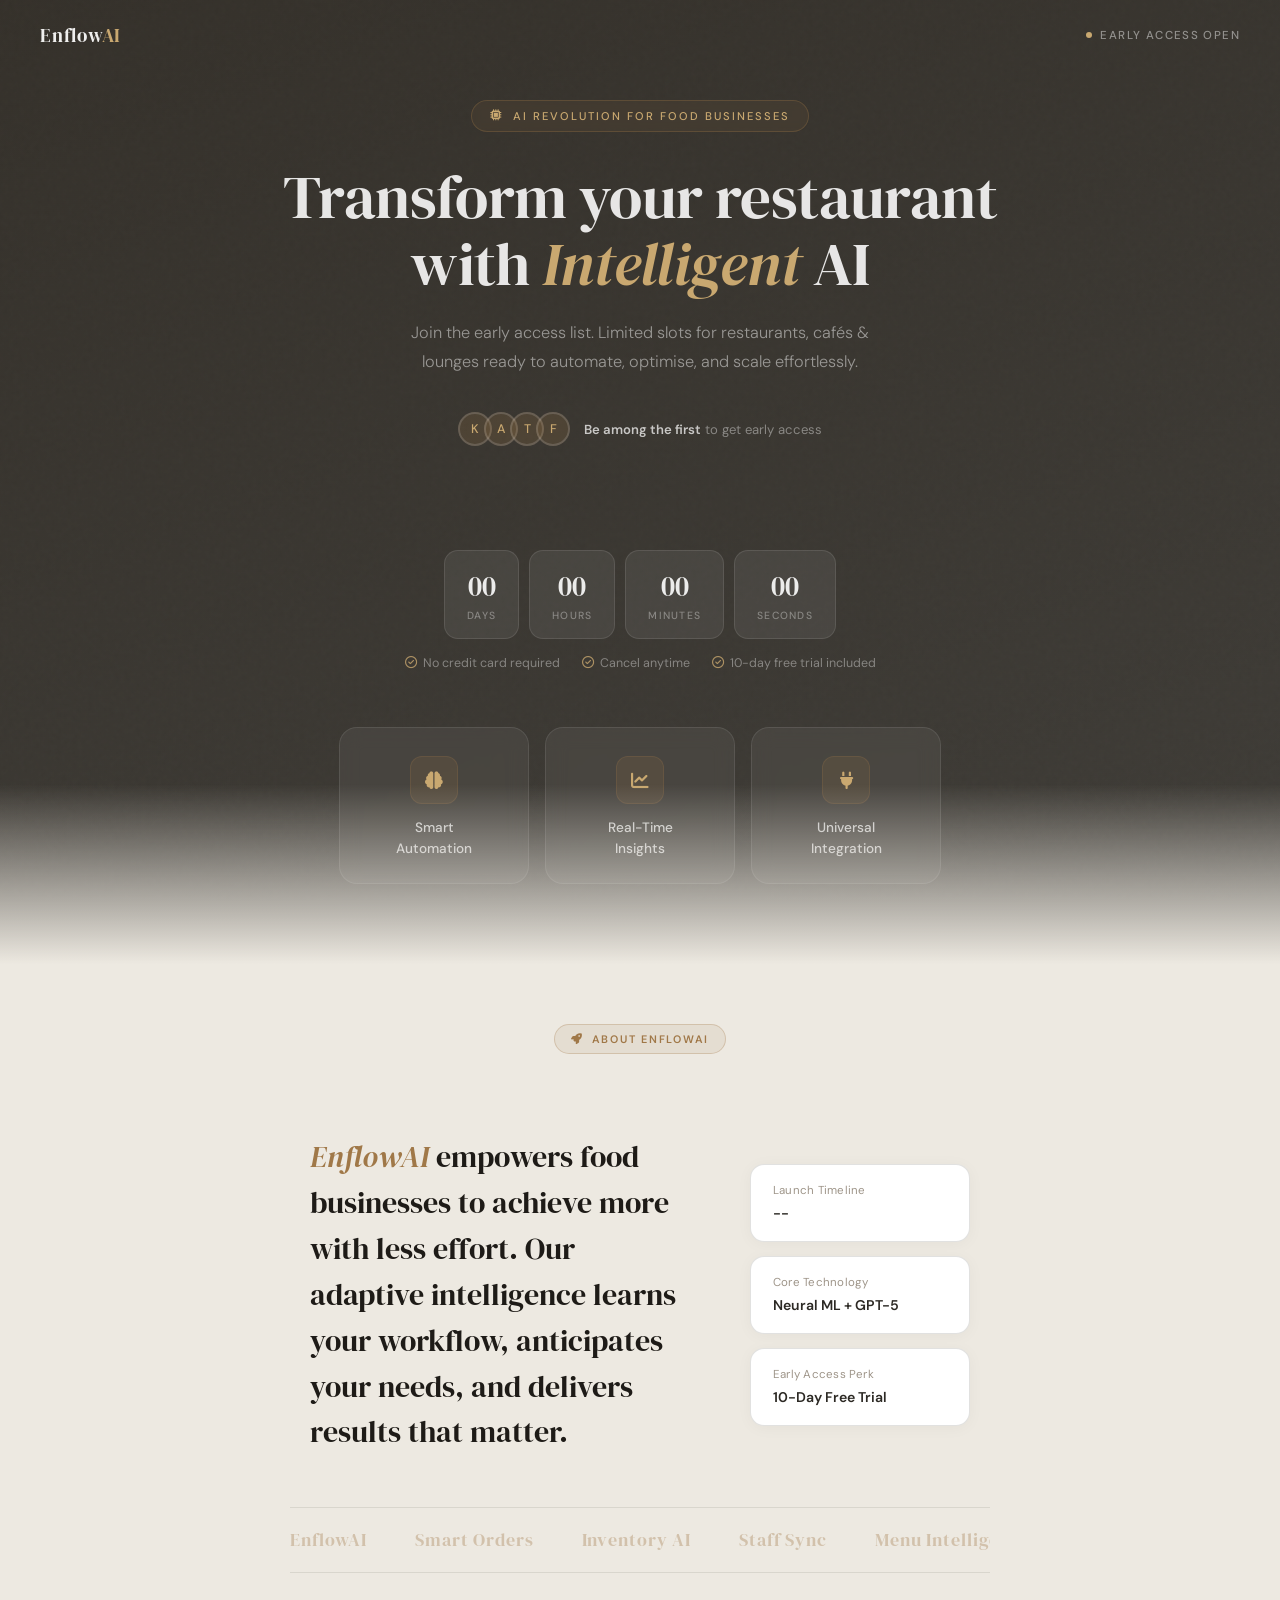
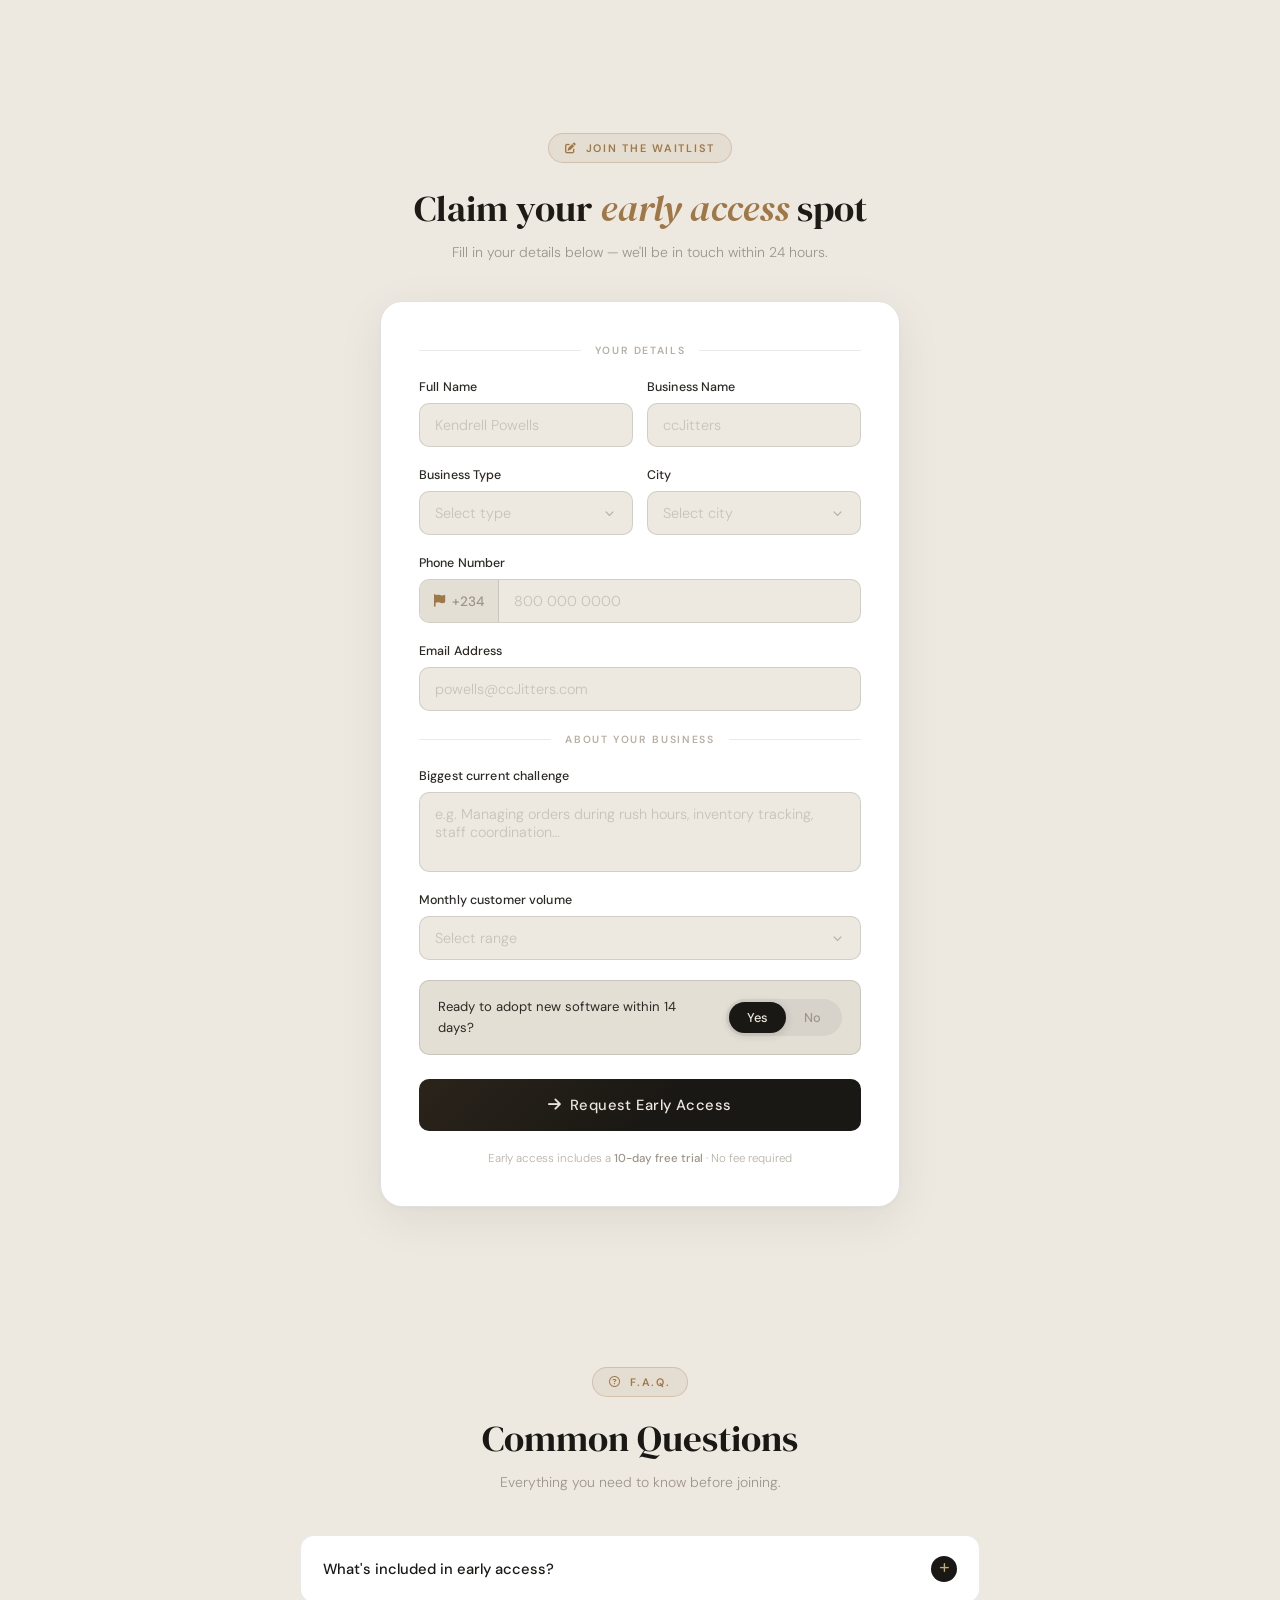
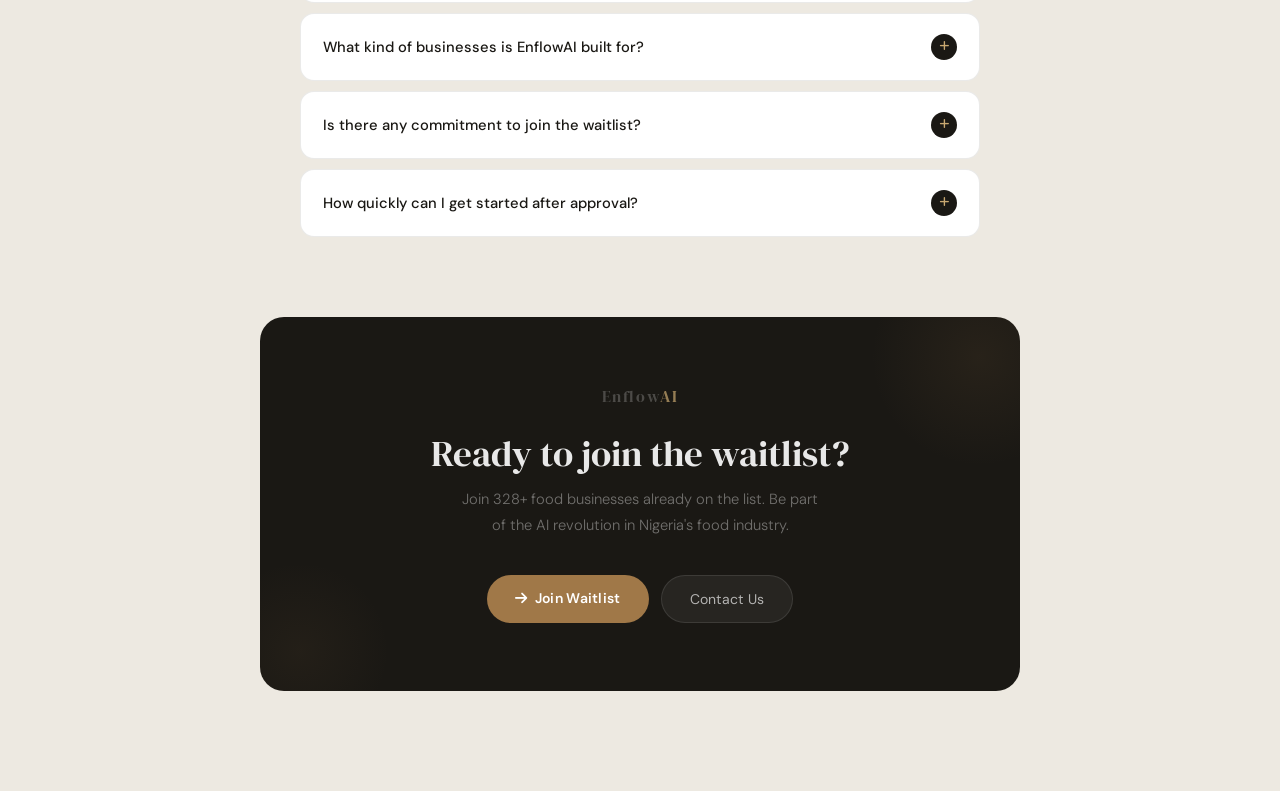
==== index.html @ 34ce57e3 "Update index.html" ====
<!DOCTYPE html>
<html lang="en">
<head>
    <meta charset="UTF-8">
    <meta name="viewport" content="width=device-width, initial-scale=1.0">
    <title>EnflowAI — Early Access</title>
    <link href="https://fonts.googleapis.com/css2?family=DM+Serif+Display:ital@0;1&family=DM+Sans:ital,wght@0,300;0,400;0,500;0,600;1,300&display=swap" rel="stylesheet">
    <link rel="stylesheet" href="https://cdnjs.cloudflare.com/ajax/libs/font-awesome/6.5.0/css/all.min.css" crossorigin="anonymous" referrerpolicy="no-referrer" />
    <style>
        *, *::before, *::after { margin: 0; padding: 0; box-sizing: border-box; }

        :root {
            --ink: #1a1814;
            --ink-soft: #2c2924;
            --parchment: #ede9e1;
            --cream: #e4dfd5;
            --cream-mid: #d9d3c7;

            /* Peru-adjacent warm copper tones — muted & sophisticated */
            --copper: #a07848;
            --copper-light: #c9a870;
            --copper-dim: rgba(160,120,72,0.10);
            --copper-glow: rgba(160,120,72,0.18);
            --copper-border: rgba(160,120,72,0.28);

            /* Muted warm accents */
            --sienna: #8c5e38;
            --sand: #c4aa82;
            --fog: #9e9589;
            --mist: #b8b0a4;

            --border: rgba(26,24,20,0.09);
            --border-mid: rgba(26,24,20,0.13);
            --border-focus: rgba(160,120,72,0.45);

            --radius: 10px;
            --radius-lg: 16px;
        }

        html { scroll-behavior: smooth; }

        body {
            font-family: 'DM Sans', sans-serif;
            background: var(--parchment);
            color: var(--ink);
            min-height: 100vh;
            -webkit-font-smoothing: antialiased;
            overflow-x: hidden;
        }

        /* Subtle grain overlay */
        body::before {
            content: '';
            position: fixed;
            inset: 0;
            background-image: url("data:image/svg+xml,%3Csvg viewBox='0 0 200 200' xmlns='http://www.w3.org/2000/svg'%3E%3Cfilter id='n'%3E%3CfeTurbulence type='fractalNoise' baseFrequency='0.85' numOctaves='4' stitchTiles='stitch'/%3E%3C/filter%3E%3Crect width='100%25' height='100%25' filter='url(%23n)' opacity='0.035'/%3E%3C/svg%3E");
            pointer-events: none;
            z-index: 0;
            opacity: 0.55;
        }

        /* ── NAV ── */
        .nav {
            display: flex;
            align-items: center;
            justify-content: space-between;
            padding: 22px 40px;
            position: fixed;
            width: 100%;
            top: 0;
            z-index: 100;
            transition: background 0.3s ease, backdrop-filter 0.3s ease, border-color 0.3s;
            background: transparent;
            border-bottom: 1px solid transparent;
        }
        .nav.scrolled {
            background: rgba(245,242,236,0.92);
            backdrop-filter: blur(14px);
            -webkit-backdrop-filter: blur(14px);
            border-bottom-color: var(--border);
        }

        .logo {
            font-family: 'DM Serif Display', serif;
            font-size: 1.2rem;
            letter-spacing: 0.04em;
            color: rgba(255,255,255,0.92);
        }
        .logo span { color: var(--copper-light); }
        .nav.scrolled .logo { color: var(--ink); }
        .nav.scrolled .logo span { color: var(--copper); }

        .nav-badge {
            display: flex;
            align-items: center;
            gap: 8px;
            font-size: 0.72rem;
            font-weight: 500;
            letter-spacing: 0.12em;
            color: rgba(255,255,255,0.45);
            text-transform: uppercase;
        }
        .nav.scrolled .nav-badge { color: var(--fog); }
        .nav-dot {
            width: 6px; height: 6px;
            background: var(--copper-light);
            border-radius: 50%;
            animation: pulse-dot 2.8s ease-in-out infinite;
        }
        @keyframes pulse-dot {
            0%, 100% { opacity: 0.9; transform: scale(1); }
            50% { opacity: 0.4; transform: scale(0.75); }
        }

        /* ── HERO VIDEO WRAPPER ── */
        .video-wrapper {
            position: relative;
            overflow: hidden;
            color: white;
        }
        .bg-video {
            position: absolute;
            inset: 0;
            width: 100%;
            height: 100%;
            object-fit: cover;
            z-index: -2;
        }
        .video-wrapper::before {
            content: "";
            position: absolute;
            inset: 0;
            background: linear-gradient(160deg, rgba(20,16,10,0.85) 0%, rgba(14,12,8,0.78) 100%);
            z-index: -1;
        }
        /* bottom fade blending video into page */
        .video-wrapper::after {
            content: "";
            position: absolute;
            bottom: 0; left: 0; right: 0;
            height: 180px;
            background: linear-gradient(to bottom, transparent 0%, #ede9e1 100%);
            z-index: 2;
            pointer-events: none;
        }

        /* ── HERO ── */
        .hero {
            text-align: center;
            padding: 100px 24px 56px;
            position: relative;
            z-index: 1;
            overflow: hidden;
            color: white;
        }

        .hero-eyebrow {
            display: inline-flex;
            align-items: center;
            gap: 10px;
            font-size: 0.7rem;
            font-weight: 500;
            letter-spacing: 0.18em;
            text-transform: uppercase;
            color: var(--copper-light);
            border: 1px solid rgba(160,120,72,0.30);
            background: rgba(160,120,72,0.10);
            padding: 8px 18px;
            border-radius: 100px;
            margin-bottom: 32px;
            backdrop-filter: blur(4px);
        }

        .hero h1 {
            font-family: 'DM Serif Display', serif;
            font-size: clamp(2.4rem, 6vw, 3.8rem);
            font-weight: 400;
            line-height: 1.1;
            letter-spacing: -0.01em;
            margin-bottom: 20px;
            color: rgba(255,255,255,0.88);
        }
        .hero h1 em { font-style: italic; color: var(--copper-light); }

        .hero p.subtitle {
            font-size: 1.02rem;
            color: rgba(255,255,255,0.48);
            line-height: 1.8;
            font-weight: 300;
            max-width: 460px;
            margin: 0 auto 36px;
        }

        /* ── SOCIAL PROOF ── */
        .social-proof {
            display: flex;
            align-items: center;
            justify-content: center;
            gap: 14px;
            margin-bottom: 48px;
        }
        .proof-avatars { display: flex; }
        .proof-avatars span {
            width: 34px; height: 34px;
            border-radius: 50%;
            border: 2px solid rgba(255,255,255,0.15);
            background: rgba(160,120,72,0.2);
            display: flex; align-items: center; justify-content: center;
            font-size: 0.78rem;
            font-weight: 500;
            color: var(--copper-light);
            margin-left: -8px;
        }
        .proof-avatars span:first-child { margin-left: 0; }
        .proof-text {
            font-size: 0.82rem;
            color: rgba(255,255,255,0.4);
            font-weight: 400;
        }
        .proof-text strong { color: rgba(255,255,255,0.72); font-weight: 600; }

        /* ── COUNTDOWN ── */
        .countdown-section {
            display: flex;
            justify-content: center;
            gap: 10px;
            margin-bottom: 16px;
            position: relative;
            z-index: 1;
        }
        .time-box {
            background: rgba(255,255,255,0.07);
            border: 1px solid rgba(255,255,255,0.10);
            border-radius: 14px;
            padding: 16px 22px;
            text-align: center;
            backdrop-filter: blur(8px);
            min-width: 68px;
        }
        .time-box h5 {
            font-family: 'DM Serif Display', serif;
            font-size: 1.75rem;
            font-weight: 400;
            color: rgba(255,255,255,0.90);
            margin: 0;
        }
        .time-box p {
            font-size: 0.65rem;
            letter-spacing: 0.12em;
            text-transform: uppercase;
            color: rgba(255,255,255,0.35);
            margin: 4px 0 0;
            font-weight: 500;
        }

        .perks {
            display: flex;
            gap: 22px;
            justify-content: center;
            font-size: 0.78rem;
            color: rgba(255,255,255,0.38);
            margin: 16px 0 56px;
            flex-wrap: wrap;
            position: relative;
            z-index: 1;
        }
        .perks span { display: flex; align-items: center; gap: 6px; }
        .perks i { color: var(--copper-light); opacity: 0.8; }

        /* ── SERVICES ── */
        .services {
            display: flex;
            justify-content: center;
            gap: 16px;
            padding: 0 24px;
            margin-bottom: 80px;
            flex-wrap: wrap;
            position: relative;
            z-index: 1;
        }
        .service-card {
            background: rgba(255,255,255,0.06);
            border: 1px solid rgba(255,255,255,0.09);
            border-radius: 18px;
            padding: 28px 24px 24px;
            text-align: center;
            backdrop-filter: blur(10px);
            flex: 1;
            min-width: 150px;
            max-width: 190px;
            transition: transform 0.25s, background 0.25s, border-color 0.25s;
        }
        .service-card:hover {
            transform: translateY(-4px);
            background: rgba(255,255,255,0.09);
            border-color: rgba(160,120,72,0.25);
        }
        .service-icon {
            width: 48px; height: 48px;
            border-radius: 12px;
            background: rgba(160,120,72,0.15);
            border: 1px solid rgba(160,120,72,0.22);
            display: flex; align-items: center; justify-content: center;
            margin: 0 auto 14px;
            font-size: 1.1rem;
            color: var(--copper-light);
        }
        .service-card h5 {
            font-size: 0.85rem;
            font-weight: 500;
            color: rgba(255,255,255,0.72);
            line-height: 1.5;
        }

        /* ── ABOUT ── */
        .about-section {
            padding: 60px 24px 80px;
            position: relative;
            z-index: 1;
            overflow: hidden;
        }
        .section-pill {
            display: inline-flex;
            align-items: center;
            gap: 8px;
            font-size: 0.68rem;
            font-weight: 600;
            letter-spacing: 0.16em;
            text-transform: uppercase;
            color: var(--copper);
            border: 1px solid var(--copper-border);
            background: var(--copper-dim);
            padding: 7px 16px;
            border-radius: 100px;
            margin-bottom: 40px;
        }
        .about-inner {
            display: flex;
            align-items: center;
            justify-content: center;
            gap: 60px;
            max-width: 960px;
            margin: 0 auto 52px;
            flex-wrap: wrap;
        }
        .about-text h3 {
            font-family: 'DM Serif Display', serif;
            font-size: clamp(1.4rem, 3vw, 1.85rem);
            font-weight: 400;
            line-height: 1.55;
            max-width: 380px;
            color: #1e1b17;
        }
        .about-text h3 em { font-style: italic; color: var(--copper); }
        .about-cards {
            display: flex;
            flex-direction: column;
            gap: 14px;
        }
        .about-card {
            background: #fff;
            border: 1px solid var(--border-mid);
            border-radius: 14px;
            padding: 18px 22px;
            width: 220px;
            box-shadow: 0 2px 16px rgba(26,24,20,0.04);
        }
        .about-card p { font-size: 0.72rem; color: var(--fog); margin-bottom: 4px; font-weight: 400; letter-spacing: 0.02em; }
        .about-card strong { font-size: 0.88rem; font-weight: 600; color: var(--ink-soft); }

        /* ── MARQUEE ── */
        .marquee-wrapper {
            overflow: hidden;
            width: 100%;
            max-width: 700px;
            margin: 0 auto;
            padding: 20px 0;
            border-top: 1px solid var(--border);
            border-bottom: 1px solid var(--border);
        }
        .marquee-track {
            display: flex;
            width: max-content;
            animation: marquee 14s linear infinite;
        }
        .marquee-set {
            display: flex;
            align-items: center;
            gap: 48px;
            padding-right: 48px;
        }
        .marquee-set span {
            font-family: 'DM Serif Display', serif;
            font-size: 1.1rem;
            color: var(--copper);
            opacity: 0.35;
            white-space: nowrap;
            letter-spacing: 0.05em;
        }
        @keyframes marquee {
            from { transform: translateX(0); }
            to { transform: translateX(-50%); }
        }

        /* ── FORM ── */
        .form-section {
            padding: 80px 24px 80px;
            display: flex;
            flex-direction: column;
            align-items: center;
            position: relative;
            z-index: 1;
        }
        .form-heading {
            text-align: center;
            margin-bottom: 40px;
        }
        .form-heading h2 {
            font-family: 'DM Serif Display', serif;
            font-size: clamp(1.75rem, 4vw, 2.3rem);
            font-weight: 400;
            margin-bottom: 10px;
            color: #1e1b17;
        }
        .form-heading h2 em { font-style: italic; color: var(--copper); }
        .form-heading p { font-size: 0.875rem; color: var(--fog); font-weight: 300; }

        .form-card {
            width: 100%;
            max-width: 520px;
            background: #fff;
            border: 1px solid var(--border-mid);
            border-radius: 22px;
            padding: 40px 38px;
            display: flex;
            flex-direction: column;
            gap: 20px;
            box-shadow: 0 2px 4px rgba(26,24,20,0.03), 0 12px 48px rgba(26,24,20,0.07);
        }

        .form-divider {
            display: flex;
            align-items: center;
            gap: 14px;
            margin: 2px 0;
        }
        .form-divider-line { flex: 1; height: 1px; background: var(--border); }
        .form-divider-label {
            font-size: 0.65rem;
            font-weight: 600;
            letter-spacing: 0.16em;
            text-transform: uppercase;
            color: var(--mist);
        }

        .field { display: flex; flex-direction: column; gap: 8px; }
        .field-row { display: grid; grid-template-columns: 1fr 1fr; gap: 14px; }
        label { font-size: 0.78rem; font-weight: 500; color: var(--ink-soft); letter-spacing: 0.01em; }

        input[type="text"], input[type="email"], input[type="tel"], textarea {
            width: 100%;
            padding: 12px 15px;
            border: 1.5px solid var(--border-mid);
            border-radius: var(--radius);
            font-family: 'DM Sans', sans-serif;
            font-size: 0.9rem;
            font-weight: 300;
            color: var(--ink);
            background: var(--parchment);
            outline: none;
            transition: border-color 0.2s, box-shadow 0.2s, background 0.2s;
            resize: none;
        }
        input::placeholder, textarea::placeholder { color: #c8c2b8; }
        input:focus, textarea:focus {
            border-color: var(--copper);
            background: #fff;
            box-shadow: 0 0 0 3px var(--copper-dim);
        }
        input.error {
            border-color: #b85050 !important;
            box-shadow: 0 0 0 3px rgba(184,80,80,0.09) !important;
        }

        /* ── PHONE ── */
        .phone-wrap {
            display: flex;
            border: 1.5px solid var(--border-mid);
            border-radius: var(--radius);
            overflow: hidden;
            background: var(--parchment);
            transition: border-color 0.2s, box-shadow 0.2s;
        }
        .phone-wrap:focus-within {
            border-color: var(--copper);
            background: #fff;
            box-shadow: 0 0 0 3px var(--copper-dim);
        }
        .phone-prefix {
            display: flex;
            align-items: center;
            gap: 7px;
            padding: 12px 14px;
            background: var(--cream);
            border-right: 1.5px solid var(--border-mid);
            font-size: 0.85rem;
            font-weight: 500;
            color: var(--fog);
            white-space: nowrap;
            flex-shrink: 0;
        }
        .phone-input {
            border: none !important;
            border-radius: 0 !important;
            box-shadow: none !important;
            background: transparent !important;
            flex: 1;
        }

        /* ── CUSTOM SELECT ── */
        .custom-select { position: relative; }
        .select-trigger {
            display: flex;
            align-items: center;
            justify-content: space-between;
            padding: 12px 15px;
            border: 1.5px solid var(--border-mid);
            border-radius: var(--radius);
            cursor: pointer;
            background: var(--parchment);
            user-select: none;
            transition: border-color 0.2s, box-shadow 0.2s;
        }
        .select-trigger:hover { border-color: var(--copper-border); }
        .select-trigger.open {
            border-color: var(--copper);
            box-shadow: 0 0 0 3px var(--copper-dim);
            background: #fff;
        }
        .select-trigger svg {
            width: 15px; height: 15px;
            color: var(--mist);
            flex-shrink: 0;
            transition: transform 0.25s cubic-bezier(0.4,0,0.2,1);
        }
        .select-trigger.open svg { transform: rotate(180deg); }
        .select-value { font-size: 0.9rem; font-weight: 300; color: #c8c2b8; font-family: 'DM Sans', sans-serif; }
        .select-value.selected { color: var(--ink); font-weight: 400; }

        .dropdown {
            display: none;
            position: absolute;
            top: calc(100% + 6px);
            left: 0; right: 0;
            background: var(--ink);
            border-radius: var(--radius-lg);
            overflow: hidden;
            z-index: 200;
            box-shadow: 0 4px 6px rgba(0,0,0,0.08), 0 20px 60px rgba(0,0,0,0.22);
            animation: dropIn 0.2s cubic-bezier(0.16, 1, 0.3, 1);
        }
        .dropdown.open { display: block; }
        @keyframes dropIn {
            from { opacity: 0; transform: translateY(-6px) scale(0.98); }
            to   { opacity: 1; transform: translateY(0) scale(1); }
        }
        .dropdown-header {
            display: flex;
            align-items: center;
            justify-content: space-between;
            padding: 14px 18px 8px;
            font-size: 0.65rem;
            font-weight: 600;
            letter-spacing: 0.16em;
            text-transform: uppercase;
            color: rgba(255,255,255,0.25);
        }
        .close-btn {
            cursor: pointer;
            font-size: 0.75rem;
            color: rgba(255,255,255,0.22);
            transition: color 0.15s;
            padding: 2px 6px;
            border-radius: 4px;
        }
        .close-btn:hover { color: white; background: rgba(255,255,255,0.07); }
        .radio-option {
            display: flex;
            align-items: center;
            justify-content: space-between;
            padding: 13px 18px;
            border-top: 1px solid rgba(255,255,255,0.05);
            cursor: pointer;
            transition: background 0.15s;
        }
        .radio-option:hover { background: rgba(255,255,255,0.03); }
        .radio-option span:first-child { font-size: 0.875rem; font-weight: 300; color: rgba(255,255,255,0.75); }
        .radio-option input[type="radio"] { display: none; }
        .radio-circle {
            width: 18px; height: 18px;
            border-radius: 50%;
            border: 1.5px solid rgba(255,255,255,0.2);
            flex-shrink: 0;
            transition: border-color 0.15s, background 0.15s;
        }
        .radio-option input[type="radio"]:checked ~ .radio-circle {
            border-color: var(--copper-light);
            background: var(--copper-light);
            box-shadow: inset 0 0 0 4px var(--ink);
        }

        /* ── TOGGLE ── */
        .toggle-row {
            display: flex;
            align-items: center;
            justify-content: space-between;
            gap: 16px;
            padding: 16px 18px;
            background: var(--cream);
            border: 1px solid var(--border-mid);
            border-radius: var(--radius);
        }
        .toggle-question { font-size: 0.82rem; font-weight: 400; line-height: 1.55; flex: 1; color: var(--ink-soft); }
        .toggle-btns {
            display: flex;
            background: rgba(26,24,20,0.06);
            border-radius: 100px;
            padding: 3px;
            flex-shrink: 0;
        }
        .toggle-btn {
            padding: 7px 18px;
            border: none;
            border-radius: 100px;
            font-family: 'DM Sans', sans-serif;
            font-size: 0.8rem;
            font-weight: 500;
            cursor: pointer;
            background: transparent;
            color: var(--fog);
            transition: background 0.2s, color 0.2s, box-shadow 0.2s;
        }
        .toggle-btn.active {
            background: var(--ink);
            color: var(--parchment);
            box-shadow: 0 2px 8px rgba(26,24,20,0.16);
        }

        /* ── SUBMIT ── */
        .submit-btn {
            width: 100%;
            padding: 16px;
            background: var(--ink);
            color: var(--parchment);
            border: none;
            border-radius: var(--radius);
            font-family: 'DM Sans', sans-serif;
            font-size: 0.92rem;
            font-weight: 500;
            cursor: pointer;
            letter-spacing: 0.03em;
            transition: opacity 0.2s, transform 0.18s, box-shadow 0.2s;
            margin-top: 4px;
            position: relative;
            overflow: hidden;
        }
        .submit-btn::after {
            content: '';
            position: absolute;
            inset: 0;
            background: linear-gradient(135deg, rgba(160,120,72,0.12) 0%, transparent 55%);
            pointer-events: none;
        }
        .submit-btn:hover {
            opacity: 0.9;
            transform: translateY(-1px);
            box-shadow: 0 8px 24px rgba(26,24,20,0.18);
        }
        .submit-btn:active { transform: translateY(0); box-shadow: none; }
        .submit-btn:disabled { opacity: 0.55; transform: none; cursor: default; }

        .form-note {
            text-align: center;
            font-size: 0.72rem;
            color: var(--mist);
            font-weight: 300;
        }
        .form-note strong { color: var(--fog); font-weight: 500; }

        /* ── SPINNER ── */
        @keyframes spin { from { transform: rotate(0deg); } to { transform: rotate(360deg); } }
        .spinner { animation: spin 0.75s linear infinite; flex-shrink: 0; }

        /* ── SUCCESS MODAL ── */
        .modal-overlay {
            display: none;
            position: fixed;
            inset: 0;
            z-index: 1000;
            align-items: center;
            justify-content: center;
            padding: 24px;
        }
        .modal-overlay.open { display: flex; }
        .modal-backdrop {
            position: absolute;
            inset: 0;
            background: rgba(26,24,20,0.55);
            backdrop-filter: blur(8px);
            -webkit-backdrop-filter: blur(8px);
            opacity: 0;
            transition: opacity 0.35s ease;
        }
        .modal-overlay.open .modal-backdrop { opacity: 1; }
        .modal-card {
            position: relative;
            z-index: 1;
            width: 100%;
            max-width: 460px;
            background: #fff;
            border: 1px solid var(--border-mid);
            border-radius: 24px;
            padding: 48px 40px 40px;
            display: flex;
            flex-direction: column;
            align-items: center;
            gap: 10px;
            box-shadow: 0 24px 80px rgba(26,24,20,0.18);
            opacity: 0;
            transform: translateY(24px) scale(0.97);
            transition: opacity 0.4s cubic-bezier(0.16,1,0.3,1), transform 0.4s cubic-bezier(0.16,1,0.3,1);
        }
        .modal-overlay.open .modal-card { opacity: 1; transform: translateY(0) scale(1); }
        .modal-close {
            position: absolute;
            top: 16px; right: 16px;
            width: 30px; height: 30px;
            border-radius: 50%;
            border: 1px solid var(--border-mid);
            background: var(--cream);
            cursor: pointer;
            display: flex; align-items: center; justify-content: center;
            font-size: 0.7rem;
            color: var(--fog);
            transition: background 0.15s, color 0.15s;
        }
        .modal-close:hover { background: var(--ink); color: #fff; }
        .success-check {
            width: 64px; height: 64px;
            border-radius: 50%;
            background: var(--copper-dim);
            border: 1px solid var(--copper-border);
            display: flex; align-items: center; justify-content: center;
            font-size: 1.35rem;
            color: var(--copper);
            margin-bottom: 8px;
        }
        .modal-card h3 {
            font-family: 'DM Serif Display', serif;
            font-size: 1.85rem;
            font-weight: 400;
            text-align: center;
            color: var(--ink);
        }
        .modal-card > p {
            font-size: 0.875rem;
            color: var(--fog);
            line-height: 1.75;
            font-weight: 300;
            max-width: 290px;
            text-align: center;
        }
        .next-steps {
            width: 100%;
            margin-top: 14px;
            border-top: 1px solid var(--border);
            padding-top: 20px;
            display: flex;
            flex-direction: column;
            gap: 12px;
        }
        .next-label {
            font-size: 0.65rem !important;
            font-weight: 600 !important;
            letter-spacing: 0.16em;
            text-transform: uppercase;
            color: var(--mist) !important;
        }
        .next-item {
            display: flex;
            align-items: flex-start;
            gap: 12px;
            font-size: 0.855rem;
            color: var(--ink-soft);
            line-height: 1.6;
            font-weight: 300;
        }
        .next-num {
            width: 24px; height: 24px;
            border-radius: 50%;
            background: var(--cream);
            border: 1px solid var(--border-mid);
            display: flex; align-items: center; justify-content: center;
            font-size: 0.7rem;
            font-weight: 600;
            flex-shrink: 0;
            color: var(--copper);
            margin-top: 2px;
        }
        .contact-note { font-size: 0.75rem !important; color: var(--mist) !important; margin-top: 6px; }
        .contact-note a { color: var(--fog); text-decoration: underline; text-underline-offset: 2px; }
        .modal-done-btn {
            width: 100%;
            margin-top: 6px;
            padding: 14px;
            background: var(--ink);
            color: var(--parchment);
            border: none;
            border-radius: var(--radius);
            font-family: 'DM Sans', sans-serif;
            font-size: 0.88rem;
            font-weight: 500;
            cursor: pointer;
            letter-spacing: 0.02em;
            transition: opacity 0.2s, transform 0.18s;
            position: relative;
            overflow: hidden;
        }
        .modal-done-btn::after {
            content: '';
            position: absolute;
            inset: 0;
            background: linear-gradient(135deg, rgba(160,120,72,0.12) 0%, transparent 55%);
            pointer-events: none;
        }
        .modal-done-btn:hover { opacity: 0.88; transform: translateY(-1px); }

        /* ── FAQ ── */
        .faq-section {
            padding: 80px 24px;
            position: relative;
            z-index: 1;
        }
        .faq-inner { max-width: 680px; margin: 0 auto; }
        .faq-heading { text-align: center; margin-bottom: 44px; }
        .faq-heading h2 {
            font-family: 'DM Serif Display', serif;
            font-size: clamp(1.75rem, 4vw, 2.3rem);
            font-weight: 400;
            margin-bottom: 10px;
            color: var(--ink);
        }
        .faq-heading p { font-size: 0.875rem; color: var(--fog); font-weight: 300; }
        .faq-list { display: flex; flex-direction: column; gap: 10px; }
        .faq-item {
            background: #fff;
            border: 1.5px solid var(--border);
            border-radius: 14px;
            overflow: hidden;
            transition: border-color 0.2s;
        }
        .faq-item:hover { border-color: var(--copper-border); }
        .faq-item.open { border-color: var(--copper-border); }
        .faq-question {
            width: 100%;
            background: none;
            border: none;
            padding: 20px 22px;
            font-size: 0.92rem;
            font-weight: 500;
            font-family: 'DM Sans', sans-serif;
            cursor: pointer;
            text-align: left;
            color: var(--ink);
            display: flex;
            justify-content: space-between;
            align-items: center;
            gap: 16px;
        }
        .faq-icon {
            width: 26px; height: 26px;
            border-radius: 50%;
            background: var(--ink);
            color: var(--copper-light);
            display: flex; align-items: center; justify-content: center;
            font-size: 0.7rem;
            flex-shrink: 0;
            transition: transform 0.3s cubic-bezier(0.4,0,0.2,1), background 0.2s;
        }
        .faq-item.open .faq-icon { transform: rotate(45deg); background: var(--copper); color: var(--ink); }
        .faq-answer {
            max-height: 0;
            overflow: hidden;
            transition: max-height 0.35s ease;
        }
        .faq-answer p {
            padding: 0 22px 20px;
            font-size: 0.875rem;
            color: var(--fog);
            line-height: 1.78;
            font-weight: 300;
        }
        .faq-item.open .faq-answer { max-height: 240px; }

        /* ── CTA ── */
        .cta-section {
            padding: 0 24px 100px;
            position: relative;
            z-index: 1;
        }
        .cta-inner {
            max-width: 760px;
            margin: 0 auto;
            background: var(--ink);
            border-radius: 24px;
            padding: 68px 52px;
            text-align: center;
            position: relative;
            overflow: hidden;
        }
        .cta-inner::before {
            content: '';
            position: absolute;
            top: -70px; right: -70px;
            width: 220px; height: 220px;
            border-radius: 50%;
            background: radial-gradient(circle, rgba(160,120,72,0.10) 0%, transparent 70%);
            pointer-events: none;
        }
        .cta-inner::after {
            content: '';
            position: absolute;
            bottom: -50px; left: -50px;
            width: 180px; height: 180px;
            border-radius: 50%;
            background: radial-gradient(circle, rgba(160,120,72,0.07) 0%, transparent 70%);
            pointer-events: none;
        }
        .cta-logo {
            font-family: 'DM Serif Display', serif;
            font-size: 1rem;
            color: rgba(255,255,255,0.22);
            letter-spacing: 0.1em;
            margin-bottom: 24px;
        }
        .cta-logo span { color: var(--copper-light); opacity: 0.7; }
        .cta-inner h2 {
            font-family: 'DM Serif Display', serif;
            font-size: clamp(1.75rem, 4vw, 2.3rem);
            font-weight: 400;
            color: rgba(255,255,255,0.90);
            margin-bottom: 12px;
            line-height: 1.2;
        }
        .cta-inner p {
            font-size: 0.92rem;
            color: rgba(255,255,255,0.38);
            font-weight: 300;
            max-width: 360px;
            margin: 0 auto 36px;
            line-height: 1.75;
        }
        .cta-btns {
            display: flex;
            gap: 12px;
            justify-content: center;
            flex-wrap: wrap;
        }
        .cta-btn-primary {
            padding: 14px 28px;
            background: var(--copper);
            color: #fff;
            border: none;
            border-radius: 100px;
            font-family: 'DM Sans', sans-serif;
            font-size: 0.875rem;
            font-weight: 600;
            cursor: pointer;
            letter-spacing: 0.02em;
            transition: transform 0.18s, box-shadow 0.18s, opacity 0.18s;
            text-decoration: none;
        }
        .cta-btn-primary:hover {
            transform: translateY(-2px);
            box-shadow: 0 8px 24px rgba(160,120,72,0.28);
            opacity: 0.92;
        }
        .cta-btn-secondary {
            padding: 14px 28px;
            background: rgba(255,255,255,0.06);
            color: rgba(255,255,255,0.65);
            border: 1px solid rgba(255,255,255,0.10);
            border-radius: 100px;
            font-family: 'DM Sans', sans-serif;
            font-size: 0.875rem;
            font-weight: 400;
            cursor: pointer;
            letter-spacing: 0.02em;
            transition: background 0.18s, border-color 0.18s, transform 0.18s;
            text-decoration: none;
        }
        .cta-btn-secondary:hover {
            background: rgba(255,255,255,0.09);
            border-color: rgba(255,255,255,0.18);
            transform: translateY(-2px);
        }

        /* ── ENTRY ANIMATIONS ── */
        .hero-eyebrow, .hero h1, .hero p.subtitle, .social-proof,
        .countdown-section, .perks {
            opacity: 0;
            transform: translateY(14px);
            animation: fadeUp 0.65s cubic-bezier(0.16, 1, 0.3, 1) forwards;
        }
        .hero-eyebrow    { animation-delay: 0.08s; }
        .hero h1         { animation-delay: 0.18s; }
        .hero p.subtitle { animation-delay: 0.26s; }
        .social-proof    { animation-delay: 0.34s; }
        .countdown-section { animation-delay: 0.42s; }
        .perks           { animation-delay: 0.50s; }
        @keyframes fadeUp { to { opacity: 1; transform: translateY(0); } }

        /* ── RESPONSIVE ── */
        @media (max-width: 640px) {
            .nav { padding: 18px 22px; }
            .hero { padding: 72px 20px 40px; }
            .form-card { padding: 26px 20px; border-radius: 16px; }
            .field-row { grid-template-columns: 1fr; }
            .toggle-row { flex-direction: column; align-items: flex-start; }
            .about-inner { flex-direction: column; gap: 28px; }
            .about-cards { flex-direction: row; flex-wrap: wrap; gap: 10px; }
            .about-card { width: calc(50% - 5px); min-width: 130px; }
            .cta-inner { padding: 44px 24px; border-radius: 18px; }
            .countdown-section { gap: 8px; }
            .time-box { padding: 12px 14px; min-width: 56px; }
            .modal-card { padding: 36px 22px 28px; }
        }
    </style>
</head>
<body>

    <!-- NAV -->
    <nav class="nav">
        <div class="logo">Enflow<span>AI</span></div>
        <div class="nav-badge">
            <span class="nav-dot"></span>
            Early Access Open
        </div>
    </nav>

    <!-- HERO -->
    <div class="video-wrapper">
        <video autoplay muted loop playsinline class="bg-video">
            <source src="Video/Hero.mp4" type="video/mp4">
        </video>

        <section class="hero">
            <div class="hero-eyebrow"><i class="fa-solid fa-microchip"></i> AI Revolution for Food Businesses</div>
            <h1>Transform your restaurant<br>with <em>Intelligent</em> AI</h1>
            <p class="subtitle">Join the early access list. Limited slots for restaurants, cafés & lounges ready to automate, optimise, and scale effortlessly.</p>
            <div class="social-proof">
                <div class="proof-avatars">
                    <span>K</span><span>A</span><span>T</span><span>F</span>
                </div>
<p class="proof-text"><strong>Be among the first</strong> to get early access</p>
            </div>
        </section>

        <!-- COUNTDOWN -->
        <div class="countdown-section">
            <div class="time-box"><h5 id="days">--</h5><p>Days</p></div>
            <div class="time-box"><h5 id="hours">--</h5><p>Hours</p></div>
            <div class="time-box"><h5 id="mins">--</h5><p>Minutes</p></div>
            <div class="time-box"><h5 id="secs">--</h5><p>Seconds</p></div>
        </div>
        <div class="perks">
            <span><i class="fa-regular fa-circle-check"></i> No credit card required</span>
            <span><i class="fa-regular fa-circle-check"></i> Cancel anytime</span>
            <span><i class="fa-regular fa-circle-check"></i> 10-day free trial included</span>
        </div>

        <!-- SERVICES -->
        <div class="services">
            <div class="service-card">
                <div class="service-icon"><i class="fa-solid fa-brain"></i></div>
                <h5>Smart<br>Automation</h5>
            </div>
            <div class="service-card">
                <div class="service-icon"><i class="fa-solid fa-chart-line"></i></div>
                <h5>Real-Time<br>Insights</h5>
            </div>
            <div class="service-card">
                <div class="service-icon"><i class="fa-solid fa-plug"></i></div>
                <h5>Universal<br>Integration</h5>
            </div>
        </div>
    </div>

    <!-- ABOUT -->
    <section class="about-section">
        <div style="text-align:center; margin-bottom:40px;">
            <div class="section-pill"><i class="fa-solid fa-rocket"></i> About EnflowAI</div>
        </div>
        <div class="about-inner">
            <div class="about-text">
                <h3><em>EnflowAI</em> empowers food businesses to achieve more with less effort. Our adaptive intelligence learns your workflow, anticipates your needs, and delivers results that matter.</h3>
            </div>
            <div class="about-cards">
                <div class="about-card">
                    <p>Launch Timeline</p>
                    <strong id="launchDateDisplay">--</strong>
                </div>
                <div class="about-card">
                    <p>Core Technology</p>
                    <strong>Neural ML + GPT-5</strong>
                </div>
                <div class="about-card">
                    <p>Early Access Perk</p>
                    <strong>10-Day Free Trial</strong>
                </div>
            </div>
        </div>
        <div class="marquee-wrapper">
            <div class="marquee-track">
                <div class="marquee-set">
                    <span>EnflowAI</span><span>Smart Orders</span><span>Inventory AI</span><span>Staff Sync</span><span>Menu Intelligence</span>
                </div>
                <div class="marquee-set">
                    <span>EnflowAI</span><span>Smart Orders</span><span>Inventory AI</span><span>Staff Sync</span><span>Menu Intelligence</span>
                </div>
            </div>
        </div>
    </section>

    <!-- FORM SECTION -->
    <section class="form-section" id="form">
        <div class="form-heading">
            <div class="section-pill" style="margin-bottom:20px;"><i class="fa-solid fa-pen-to-square"></i> Join the Waitlist</div>
            <h2>Claim your <em>early access</em> spot</h2>
            <p>Fill in your details below — we'll be in touch within 24 hours.</p>
        </div>

        <div class="form-card" id="formCard">
            <div class="form-divider">
                <div class="form-divider-line"></div>
                <div class="form-divider-label">Your Details</div>
                <div class="form-divider-line"></div>
            </div>

            <div class="field-row">
                <div class="field">
                    <label>Full Name</label>
                    <input type="text" placeholder="Kendrell Powells" id="fullName" />
                </div>
                <div class="field">
                    <label>Business Name</label>
                    <input type="text" placeholder="ccJitters" id="businessName" />
                </div>
            </div>

            <div class="field-row">
                <div class="field">
                    <label>Business Type</label>
                    <div class="custom-select">
                        <div class="select-trigger" onclick="toggleDropdown('typeDropdown', this)">
                            <span class="select-value" id="typeValue">Select type</span>
                            <svg viewBox="0 0 24 24" fill="none" stroke="currentColor" stroke-width="2"><path d="m6 9 6 6 6-6"/></svg>
                        </div>
                        <div class="dropdown" id="typeDropdown">
                            <div class="dropdown-header">Type <span class="close-btn" onclick="closeDropdown('typeDropdown')"><i class="fa-solid fa-xmark"></i></span></div>
                            <label class="radio-option"><span>Restaurant</span><input type="radio" name="businessType" value="Restaurant" onchange="selectOption('typeValue','Restaurant','typeDropdown')"><span class="radio-circle"></span></label>
                            <label class="radio-option"><span>Lounge</span><input type="radio" name="businessType" value="Lounge" onchange="selectOption('typeValue','Lounge','typeDropdown')"><span class="radio-circle"></span></label>
                            <label class="radio-option"><span>Café</span><input type="radio" name="businessType" value="Café" onchange="selectOption('typeValue','Café','typeDropdown')"><span class="radio-circle"></span></label>
                            <label class="radio-option"><span>Cloud Kitchen</span><input type="radio" name="businessType" value="Cloud Kitchen" onchange="selectOption('typeValue','Cloud Kitchen','typeDropdown')"><span class="radio-circle"></span></label>
                            <label class="radio-option"><span>Other</span><input type="radio" name="businessType" value="Other" onchange="selectOption('typeValue','Other','typeDropdown')"><span class="radio-circle"></span></label>
                        </div>
                    </div>
                </div>
                <div class="field">
                    <label>City</label>
                    <div class="custom-select">
                        <div class="select-trigger" onclick="toggleDropdown('cityDropdown', this)">
                            <span class="select-value" id="cityValue">Select city</span>
                            <svg viewBox="0 0 24 24" fill="none" stroke="currentColor" stroke-width="2"><path d="m6 9 6 6 6-6"/></svg>
                        </div>
                        <div class="dropdown" id="cityDropdown">
                            <div class="dropdown-header">City <span class="close-btn" onclick="closeDropdown('cityDropdown')"><i class="fa-solid fa-xmark"></i></span></div>
                            <label class="radio-option"><span>Lagos</span><input type="radio" name="city" value="Lagos" onchange="selectOption('cityValue','Lagos','cityDropdown')"><span class="radio-circle"></span></label>
                            <label class="radio-option"><span>Abuja</span><input type="radio" name="city" value="Abuja" onchange="selectOption('cityValue','Abuja','cityDropdown')"><span class="radio-circle"></span></label>
                            <label class="radio-option"><span>Port Harcourt</span><input type="radio" name="city" value="Port Harcourt" onchange="selectOption('cityValue','Port Harcourt','cityDropdown')"><span class="radio-circle"></span></label>
                            <label class="radio-option"><span>Other</span><input type="radio" name="city" value="Other" onchange="selectOption('cityValue','Other','cityDropdown')"><span class="radio-circle"></span></label>
                        </div>
                    </div>
                </div>
            </div>

            <div class="field">
                <label>Phone Number</label>
                <div class="phone-wrap">
                    <div class="phone-prefix">
                        <i class="fa-solid fa-flag" style="color:var(--copper);font-size:0.8rem;"></i>
                        <span>+234</span>
                    </div>
                    <input type="tel" placeholder="800 000 0000" id="phone" class="phone-input" />
                </div>
            </div>

            <div class="field">
                <label>Email Address</label>
                <input type="email" placeholder="powells@ccJitters.com" id="email" />
            </div>

            <div class="form-divider" style="margin-top:2px;">
                <div class="form-divider-line"></div>
                <div class="form-divider-label">About Your Business</div>
                <div class="form-divider-line"></div>
            </div>

            <div class="field">
                <label>Biggest current challenge</label>
                <textarea placeholder="e.g. Managing orders during rush hours, inventory tracking, staff coordination…" id="challenge" rows="3"></textarea>
            </div>

            <div class="field">
                <label>Monthly customer volume</label>
                <div class="custom-select">
                    <div class="select-trigger" onclick="toggleDropdown('volumeDropdown', this)">
                        <span class="select-value" id="volumeValue">Select range</span>
                        <svg viewBox="0 0 24 24" fill="none" stroke="currentColor" stroke-width="2"><path d="m6 9 6 6 6-6"/></svg>
                    </div>
                    <div class="dropdown" id="volumeDropdown">
                        <div class="dropdown-header">Volume <span class="close-btn" onclick="closeDropdown('volumeDropdown')"><i class="fa-solid fa-xmark"></i></span></div>
                        <label class="radio-option"><span>0 – 100</span><input type="radio" name="volume" value="0-100" onchange="selectOption('volumeValue','0–100','volumeDropdown')"><span class="radio-circle"></span></label>
                        <label class="radio-option"><span>100 – 500</span><input type="radio" name="volume" value="100-500" onchange="selectOption('volumeValue','100–500','volumeDropdown')"><span class="radio-circle"></span></label>
                        <label class="radio-option"><span>500+</span><input type="radio" name="volume" value="500+" onchange="selectOption('volumeValue','500+','volumeDropdown')"><span class="radio-circle"></span></label>
                    </div>
                </div>
            </div>

            <div class="field">
                <div class="toggle-row">
                    <span class="toggle-question">Ready to adopt new software within 14 days?</span>
                    <div class="toggle-btns">
                        <button class="toggle-btn active" id="yesBtn" onclick="setToggle('yes')">Yes</button>
                        <button class="toggle-btn" id="noBtn" onclick="setToggle('no')">No</button>
                    </div>
                </div>
            </div>

            <button class="submit-btn" id="submitBtn" onclick="submitForm()">
                <span id="btnContent"><i class="fa-solid fa-arrow-right" style="margin-right:8px;"></i>Request Early Access</span>
            </button>
            <p class="form-note">Early access includes a <strong>10-day free trial</strong> · No fee required</p>
        </div>
    </section>

    <!-- SUCCESS MODAL -->
    <div class="modal-overlay" id="successModal">
        <div class="modal-backdrop" id="modalBackdrop" onclick="closeModal()"></div>
        <div class="modal-card">
            <button class="modal-close" onclick="closeModal()"><i class="fa-solid fa-xmark"></i></button>
            <div class="success-check"><i class="fa-solid fa-check"></i></div>
            <h3>You're on the list</h3>
            <p>Thanks for requesting early access. We'll be in touch shortly.</p>
            <div class="next-steps">
                <p class="next-label">What happens next</p>
                <div class="next-item">
                    <span class="next-num">1</span>
                    <span>Check your email for a confirmation within 24 hours.</span>
                </div>
                <div class="next-item">
                    <span class="next-num">2</span>
                    <span>Our team will schedule a quick 15-min onboarding call.</span>
                </div>
                <div class="next-item">
                    <span class="next-num">3</span>
                    <span>Get early access credentials and start streamlining.</span>
                </div>
            </div>
            <p class="contact-note">Questions? <a href="mailto:hello@enflowai.com">hello@enflowai.com</a></p>
            <button class="modal-done-btn" onclick="closeModal()">Done</button>
        </div>
    </div>

    <!-- FAQ -->
    <section class="faq-section">
        <div class="faq-inner">
            <div class="faq-heading">
                <div class="section-pill" style="margin-bottom:16px;"><i class="fa-regular fa-circle-question"></i> F.A.Q.</div>
                <h2>Common Questions</h2>
                <p>Everything you need to know before joining.</p>
            </div>
            <div class="faq-list">
                <div class="faq-item">
                    <button class="faq-question">
                        <span>What's included in early access?</span>
                        <span class="faq-icon"><i class="fa-solid fa-plus"></i></span>
                    </button>
                    <div class="faq-answer"><p>Early access members get full platform access, priority support, exclusive feature previews, and a 10-day free trial. You'll also join our private community where you can directly influence product development and network with other innovative food businesses.</p></div>
                </div>
                <div class="faq-item">
                    <button class="faq-question">
                        <span>What kind of businesses is EnflowAI built for?</span>
                        <span class="faq-icon"><i class="fa-solid fa-plus"></i></span>
                    </button>
                    <div class="faq-answer"><p>EnflowAI is purpose-built for Nigeria's food businesses — restaurants, cafés, lounges, and cloud kitchens. Whether you serve 50 customers a day or 5,000, our AI adapts to your scale and workflow.</p></div>
                </div>
                <div class="faq-item">
                    <button class="faq-question">
                        <span>Is there any commitment to join the waitlist?</span>
                        <span class="faq-icon"><i class="fa-solid fa-plus"></i></span>
                    </button>
                    <div class="faq-answer"><p>Absolutely none. Joining the waitlist is 100% free with zero commitment. You can leave anytime. We'll only contact you with important updates about the launch — no spam, no pressure, no sales calls.</p></div>
                </div>
                <div class="faq-item">
                    <button class="faq-question">
                        <span>How quickly can I get started after approval?</span>
                        <span class="faq-icon"><i class="fa-solid fa-plus"></i></span>
                    </button>
                    <div class="faq-answer"><p>Once approved, you'll receive your access credentials within 24 hours. Our onboarding team will schedule a 15-minute setup call and have you running within the same day. Most businesses see their first AI-powered insights within 48 hours.</p></div>
                </div>
            </div>
        </div>
    </section>

    <!-- CTA -->
    <section class="cta-section">
        <div class="cta-inner">
            <div class="cta-logo">Enflow<span>AI</span></div>
            <h2>Ready to join the waitlist?</h2>
            <p>Join 328+ food businesses already on the list. Be part of the AI revolution in Nigeria's food industry.</p>
            <div class="cta-btns">
                <a href="#form" class="cta-btn-primary"><i class="fa-solid fa-arrow-right" style="margin-right:8px;"></i>Join Waitlist</a>
                <a href="mailto:hello@enflowai.com" class="cta-btn-secondary">Contact Us</a>
            </div>
        </div>
    </section>

    <script>
        // ── COUNTDOWN ──
let countdownTarget = null;

async function fetchLaunchDate() {
    try {
        const res  = await fetch("https://api-enflowai.onrender.com/countdown.php");
        const data = await res.json();

        if (!data.success) throw new Error(data.error);

        // Build a target Date from the server's remaining seconds
        const totalSecondsLeft =
            data.remaining.days    * 86400 +
            data.remaining.hours   * 3600  +
            data.remaining.minutes * 60    +
            data.remaining.seconds;

        countdownTarget = new Date(Date.now() + totalSecondsLeft * 1000);
        updateCountdown(); // render immediately, don't wait 1s
        
        const launch = new Date(data.launch_date.replace(' ', 'T') + '+01:00');
const formatted = launch.toLocaleDateString('en-GB', { day: 'numeric', month: 'long', year: 'numeric' });
document.getElementById('launchDateDisplay').textContent = formatted;
    } catch (err) {
        console.error("Countdown fetch failed:", err);
        // Fallback: hardcoded July 1 2026 WAT (UTC+1)
        countdownTarget = new Date("2026-07-01T00:00:00+01:00");
        updateCountdown();
    }
}

function updateCountdown() {
    if (!countdownTarget) return;

    const diff = Math.max(0, countdownTarget - Date.now());
    const d = Math.floor(diff / 86400000);
    const h = Math.floor((diff % 86400000) / 3600000);
    const m = Math.floor((diff % 3600000)  / 60000);
    const s = Math.floor((diff % 60000)    / 1000);

    document.getElementById('days').textContent  = String(d).padStart(2, '0');
    document.getElementById('hours').textContent = String(h).padStart(2, '0');
    document.getElementById('mins').textContent  = String(m).padStart(2, '0');
    document.getElementById('secs').textContent  = String(s).padStart(2, '0');
}

fetchLaunchDate();
setInterval(updateCountdown, 1000);

        // ── DROPDOWNS ──
        let readyToAdopt = 'yes';

        function toggleDropdown(id, trigger) {
            const isOpen = document.getElementById(id).classList.contains('open');
            document.querySelectorAll('.dropdown').forEach(d => d.classList.remove('open'));
            document.querySelectorAll('.select-trigger').forEach(t => t.classList.remove('open'));
            if (!isOpen) {
                document.getElementById(id).classList.add('open');
                trigger.classList.add('open');
            }
        }
        function closeDropdown(id) {
            document.getElementById(id).classList.remove('open');
            const trigger = document.getElementById(id).previousElementSibling;
            if (trigger) trigger.classList.remove('open');
        }
        function selectOption(valueId, value, dropdownId) {
            document.getElementById(valueId).textContent = value;
            document.getElementById(valueId).classList.add('selected');
            setTimeout(() => closeDropdown(dropdownId), 160);
        }
        function setToggle(val) {
            readyToAdopt = val;
            document.getElementById('yesBtn').classList.toggle('active', val === 'yes');
            document.getElementById('noBtn').classList.toggle('active', val === 'no');
        }

        // ── FAQ ──
        document.querySelectorAll('.faq-question').forEach(btn => {
            btn.addEventListener('click', () => {
                const item = btn.closest('.faq-item');
                const isOpen = item.classList.contains('open');
                document.querySelectorAll('.faq-item').forEach(i => i.classList.remove('open'));
                if (!isOpen) item.classList.add('open');
            });
        });

        // ── FORM SUBMIT ──
        async function submitForm() {
            const required = ['fullName', 'businessName', 'phone', 'email'];
            let hasError = false;
            for (let id of required) {
                const input = document.getElementById(id);
                if (!input.value.trim()) {
                    input.classList.add('error');
                    if (!hasError) { input.focus(); hasError = true; }
                    setTimeout(() => input.classList.remove('error'), 2200);
                }
            }
            if (hasError) return;

            const data = {
                fullName: document.getElementById('fullName').value.trim(),
                businessName: document.getElementById('businessName').value.trim(),
                businessType: document.getElementById('typeValue').textContent,
                city: document.getElementById('cityValue').textContent,
                phone: "+234" + document.getElementById('phone').value.trim(),
                email: document.getElementById('email').value.trim(),
                challenge: document.getElementById('challenge').value.trim(),
                volume: document.getElementById('volumeValue').textContent,
                readyToAdopt
            };

            const btn = document.getElementById('submitBtn');
            btn.disabled = true;
            document.getElementById('btnContent').innerHTML = `
                <span style="display:flex;align-items:center;justify-content:center;gap:10px;">
                    <svg class="spinner" width="15" height="15" viewBox="0 0 24 24" fill="none" stroke="currentColor" stroke-width="2.5">
                        <path d="M12 2v4M12 18v4M4.93 4.93l2.83 2.83M16.24 16.24l2.83 2.83M2 12h4M18 12h4M4.93 19.07l2.83-2.83M16.24 7.76l2.83-2.83"/>
                    </svg>
                    Submitting…
                </span>`;

            try {
                const response = await fetch("https://api-enflowai.onrender.com/waitlist.php", {
                    method: "POST",
                    headers: { "Content-Type": "application/json" },
                    body: JSON.stringify(data)
                });
                const result = await response.json();
                if (result.success) {
                    showSuccess();
                } else {
                    alert("Something went wrong. Please try again.");
                    btn.disabled = false;
                    document.getElementById('btnContent').innerHTML = '<i class="fa-solid fa-arrow-right" style="margin-right:8px;"></i>Request Early Access';
                }
            } catch (error) {
                showSuccess();
                console.error(error);
            }
        }

        function showSuccess() {
            const modal = document.getElementById('successModal');
            modal.classList.add('open');
            document.body.style.overflow = 'hidden';
            document.getElementById('formCard').querySelectorAll('input, textarea').forEach(el => el.value = '');
            document.getElementById('typeValue').textContent = 'Select type';
            document.getElementById('typeValue').classList.remove('selected');
            document.getElementById('cityValue').textContent = 'Select city';
            document.getElementById('cityValue').classList.remove('selected');
            document.getElementById('volumeValue').textContent = 'Select range';
            document.getElementById('volumeValue').classList.remove('selected');
            setToggle('yes');
            const btn = document.getElementById('submitBtn');
            btn.disabled = false;
            document.getElementById('btnContent').innerHTML = '<i class="fa-solid fa-arrow-right" style="margin-right:8px;"></i>Request Early Access';
        }

        function closeModal() {
            const modal = document.getElementById('successModal');
            modal.classList.remove('open');
            document.body.style.overflow = '';
        }

        document.addEventListener('keydown', e => { if (e.key === 'Escape') closeModal(); });

        document.addEventListener('click', function(e) {
            if (!e.target.closest('.custom-select')) {
                document.querySelectorAll('.dropdown').forEach(d => d.classList.remove('open'));
                document.querySelectorAll('.select-trigger').forEach(t => t.classList.remove('open'));
            }
        });

        window.addEventListener("scroll", function () {
            const nav = document.querySelector(".nav");
            nav.classList.toggle("scrolled", window.scrollY > 50);
        });
    </script>
</body>
</html>
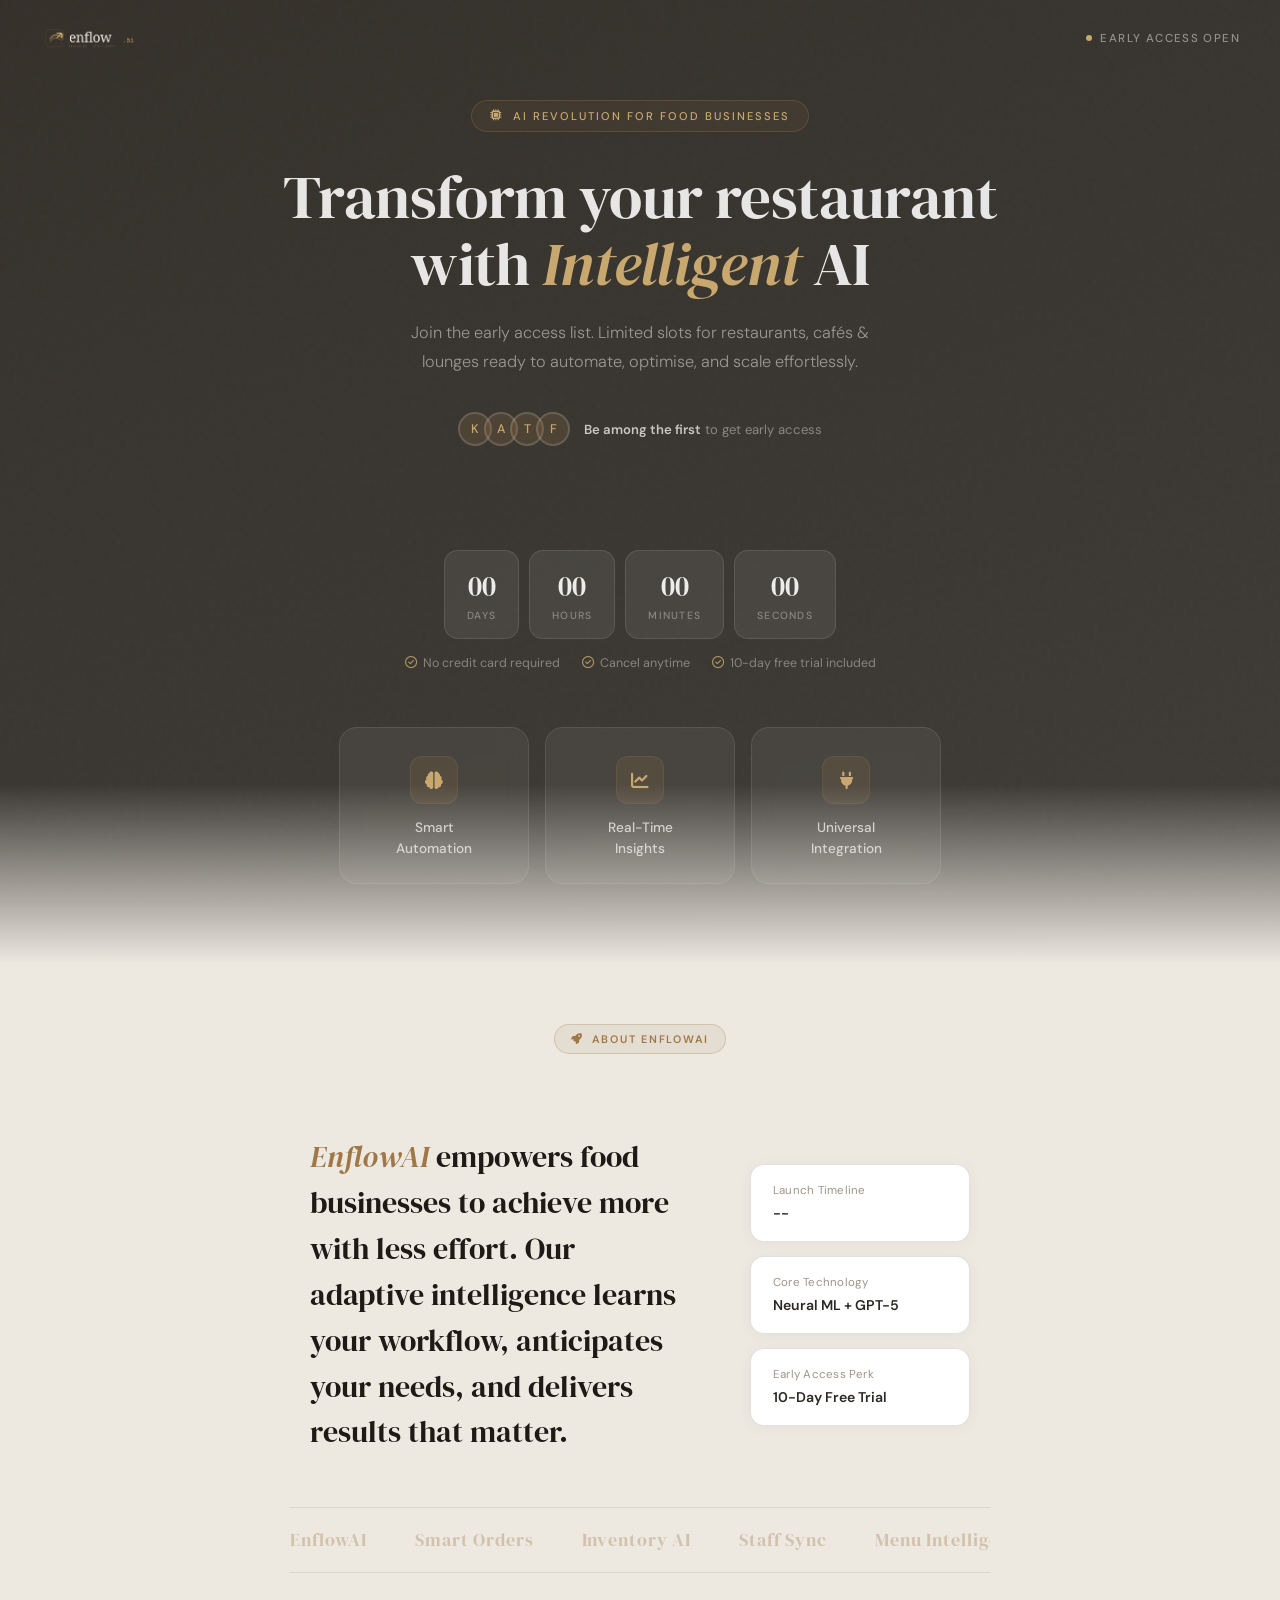
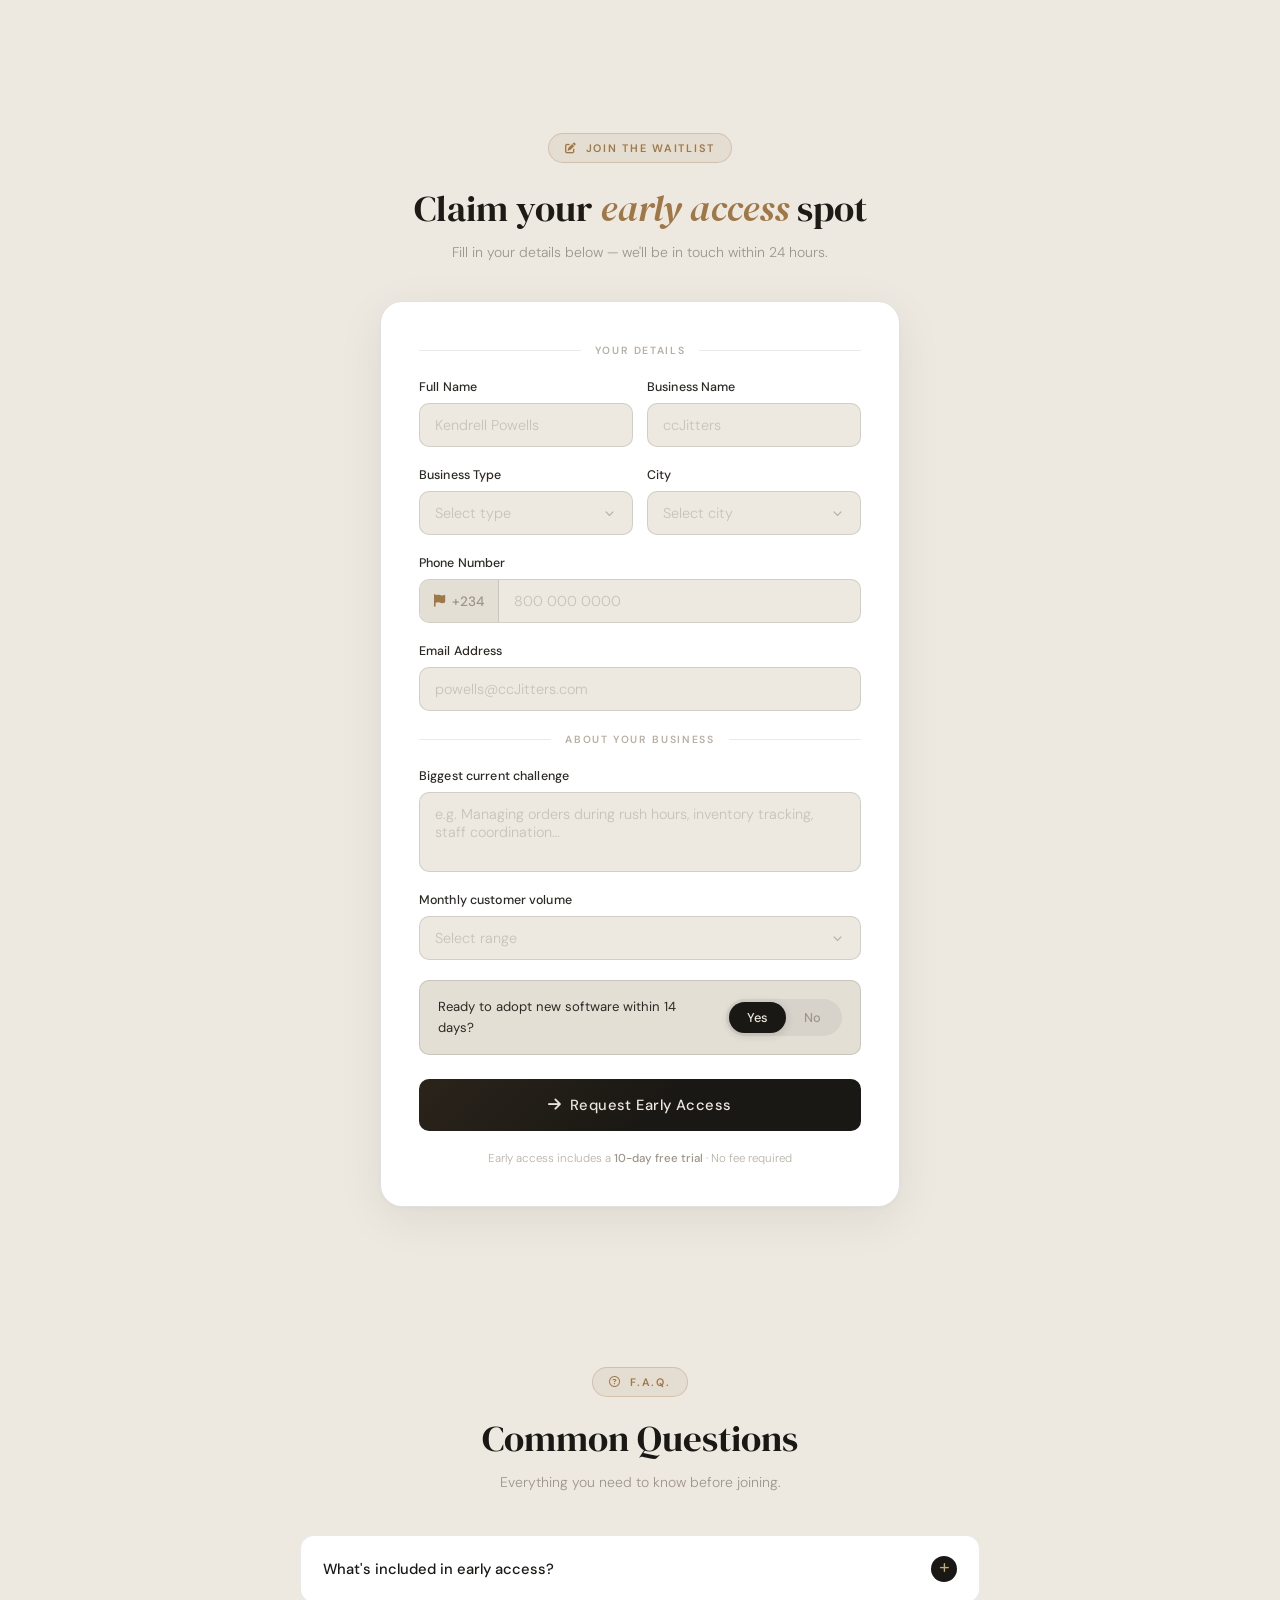
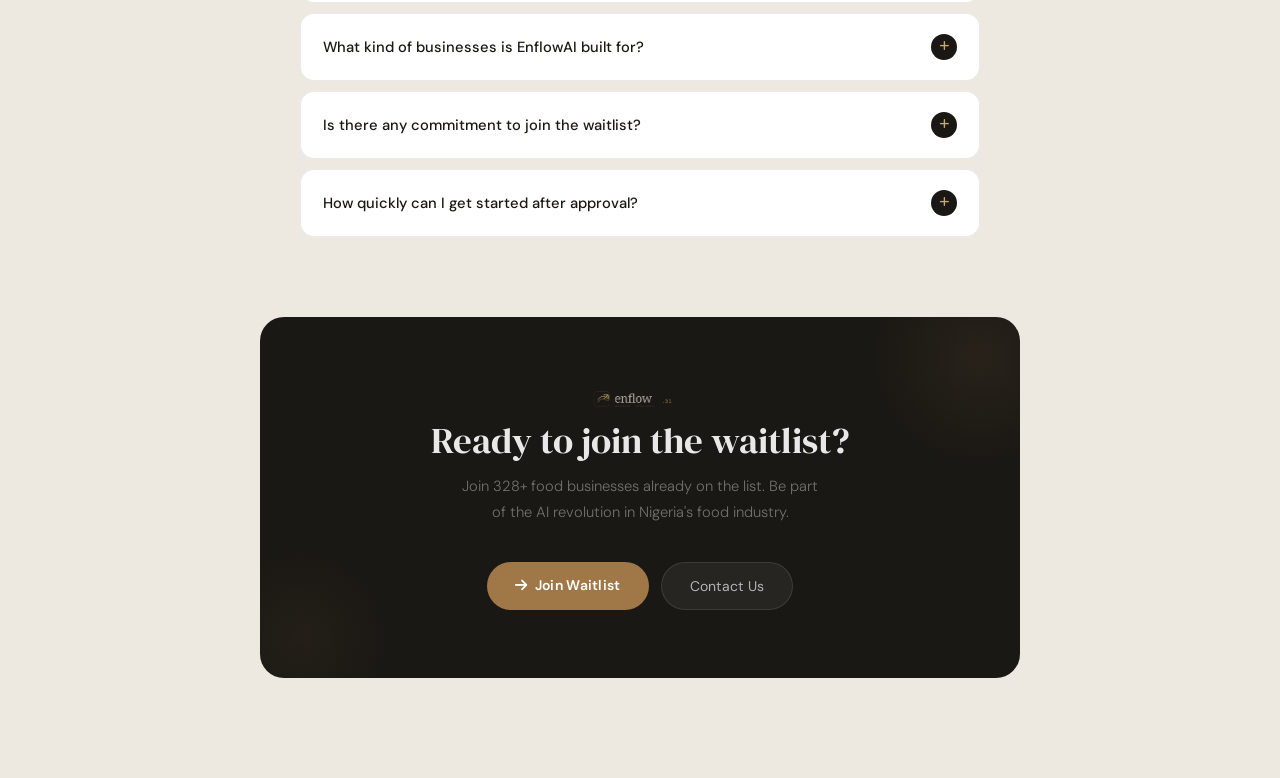
==== commit 05eec081: "Update index.html" ====
--- a/index.html
+++ b/index.html
@@ -1041,7 +1041,7 @@
 
     <!-- NAV -->
     <nav class="nav">
-        <div class="logo">Enflow<span>AI</span></div>
+ <img src="assets/logo.png" alt="EnflowAI" style="height: 32px; object-fit: contain;" />
         <div class="nav-badge">
             <span class="nav-dot"></span>
             Early Access Open
@@ -1326,7 +1326,7 @@
     <!-- CTA -->
     <section class="cta-section">
         <div class="cta-inner">
-            <div class="cta-logo">Enflow<span>AI</span></div>
+<img src="assets/logo.png" alt="EnflowAI" style="height: 28px; object-fit: contain; opacity: 0.7;" />
             <h2>Ready to join the waitlist?</h2>
             <p>Join 328+ food businesses already on the list. Be part of the AI revolution in Nigeria's food industry.</p>
             <div class="cta-btns">
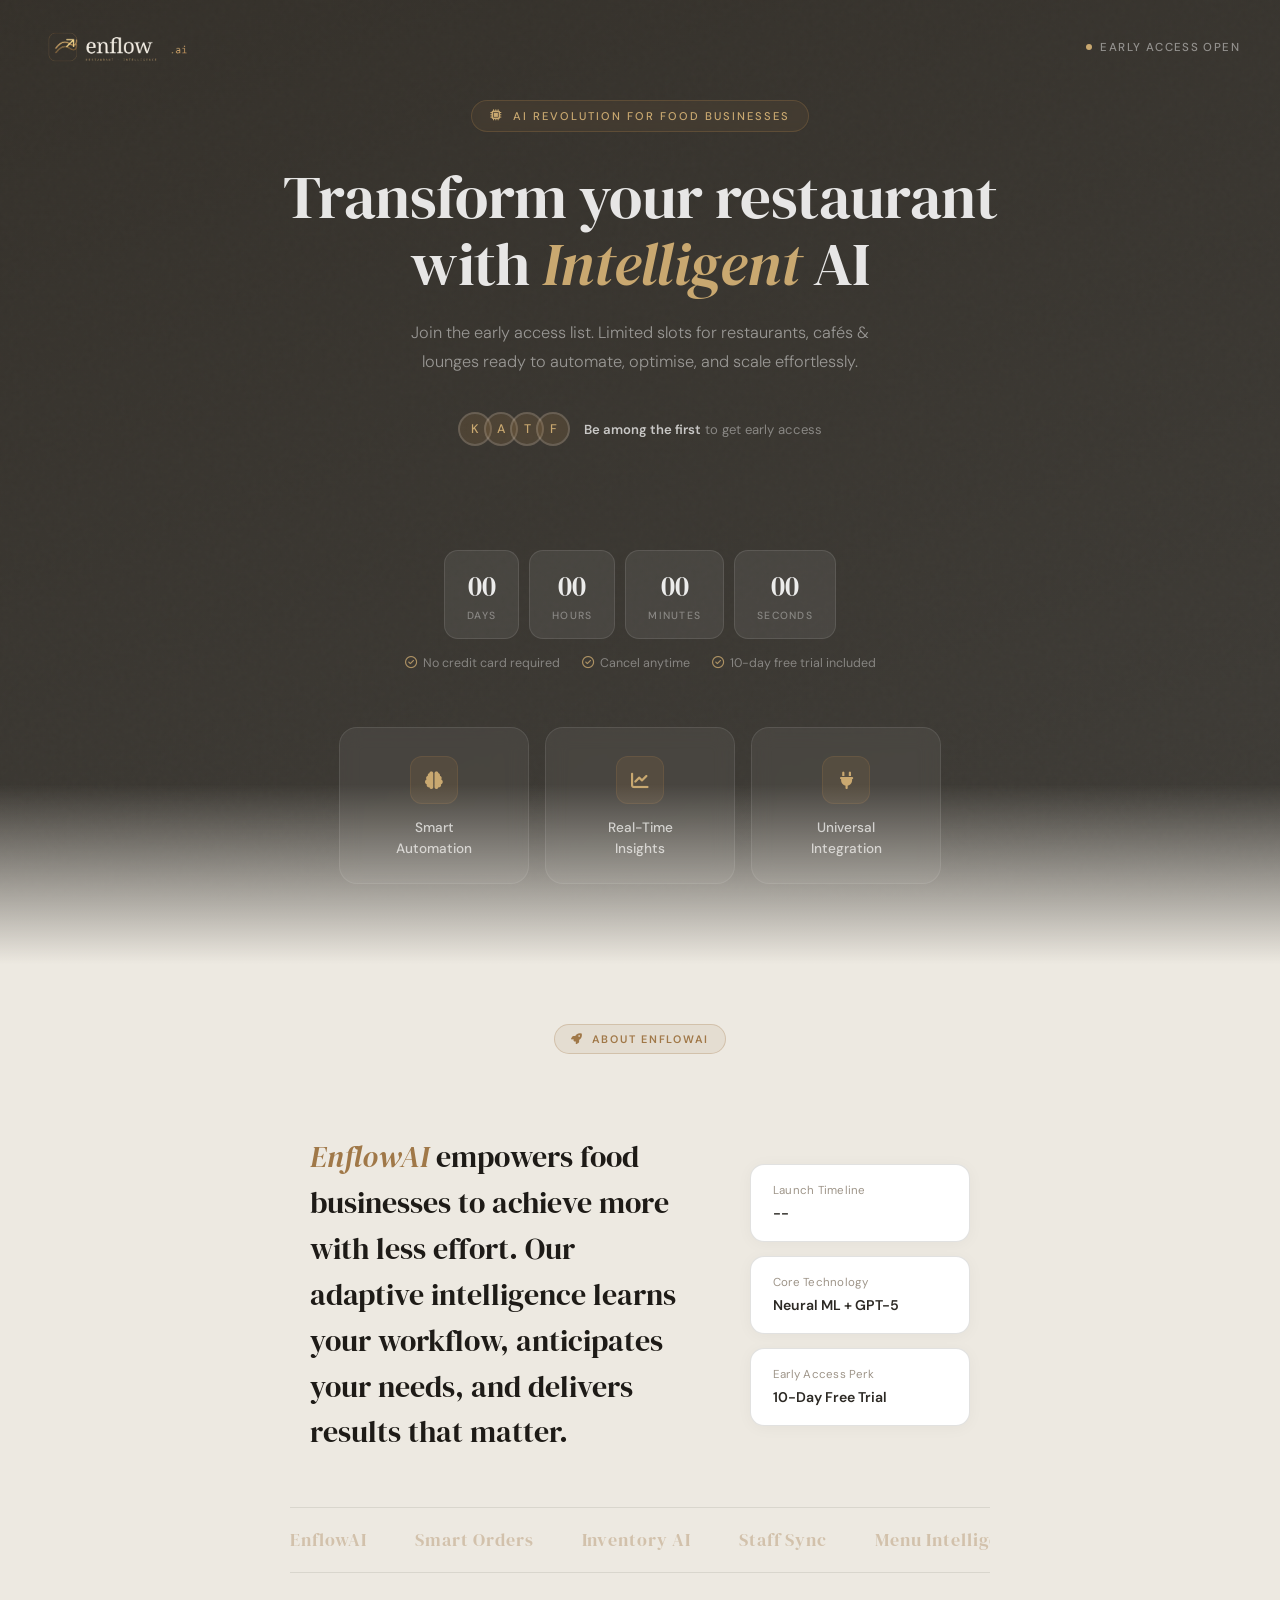
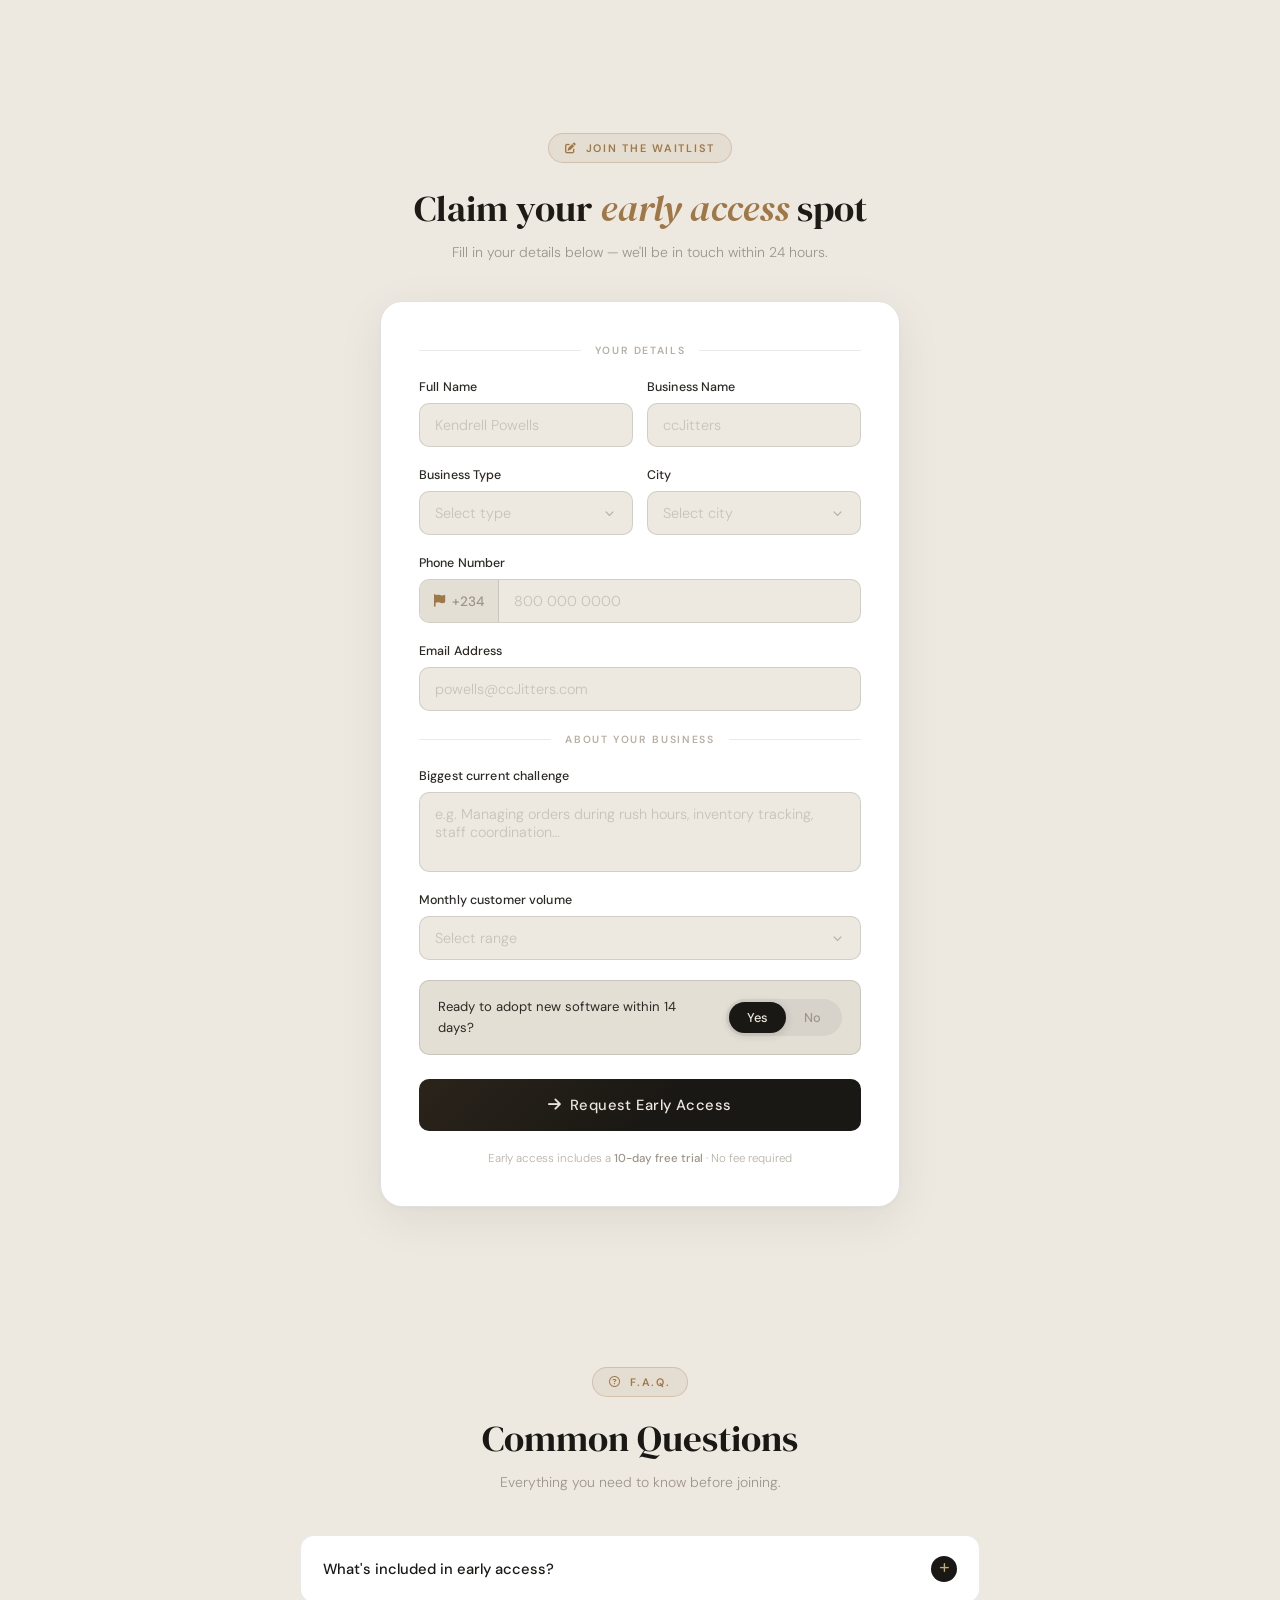
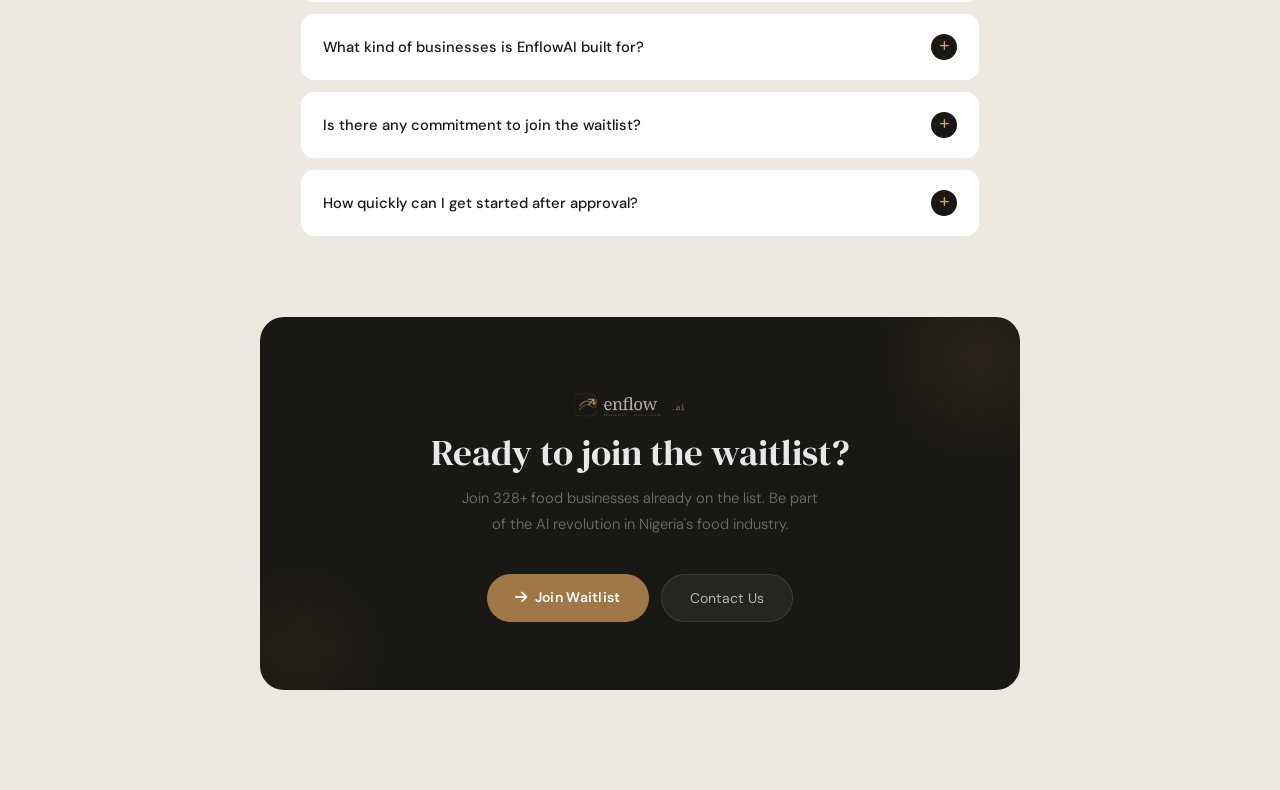
==== commit c4aac9f1: "Update Open Graph image URL in index.html" ====
--- a/index.html
+++ b/index.html
@@ -3,7 +3,9 @@
 <head>
     <meta charset="UTF-8">
     <meta name="viewport" content="width=device-width, initial-scale=1.0">
+    <meta property="og:image" content="https://waitlist.getenflowai.online/assets/og-image.png" />
     <title>EnflowAI — Early Access</title>
+    <link rel="icon" type="image/png" href="assets/icon.png" />
     <link href="https://fonts.googleapis.com/css2?family=DM+Serif+Display:ital@0;1&family=DM+Sans:ital,wght@0,300;0,400;0,500;0,600;1,300&display=swap" rel="stylesheet">
     <link rel="stylesheet" href="https://cdnjs.cloudflare.com/ajax/libs/font-awesome/6.5.0/css/all.min.css" crossorigin="anonymous" referrerpolicy="no-referrer" />
     <style>
@@ -74,7 +76,8 @@
             border-bottom: 1px solid transparent;
         }
         .nav.scrolled {
-            background: rgba(245,242,236,0.92);
+           /* background: rgba(245,242,236,0.92);*/
+            background: rgba(0,0,0,0.85);
             backdrop-filter: blur(14px);
             -webkit-backdrop-filter: blur(14px);
             border-bottom-color: var(--border);
@@ -1041,7 +1044,7 @@
 
     <!-- NAV -->
     <nav class="nav">
- <img src="assets/logo.png" alt="EnflowAI" style="height: 32px; object-fit: contain;" />
+ <img src="assets/logo.png" alt="EnflowAI" style="height: 50px; object-fit: contain;" />
         <div class="nav-badge">
             <span class="nav-dot"></span>
             Early Access Open
@@ -1277,7 +1280,7 @@
                     <span>Get early access credentials and start streamlining.</span>
                 </div>
             </div>
-            <p class="contact-note">Questions? <a href="mailto:hello@enflowai.com">hello@enflowai.com</a></p>
+            <p class="contact-note">Questions? <a href="mailto:hello@enflowai.online">hello@enflowai.online</a></p>
             <button class="modal-done-btn" onclick="closeModal()">Done</button>
         </div>
     </div>
@@ -1326,12 +1329,12 @@
     <!-- CTA -->
     <section class="cta-section">
         <div class="cta-inner">
-<img src="assets/logo.png" alt="EnflowAI" style="height: 28px; object-fit: contain; opacity: 0.7;" />
+<img src="assets/logo.png" alt="EnflowAI" style="height: 40px; object-fit: contain; opacity: 0.7;" />
             <h2>Ready to join the waitlist?</h2>
             <p>Join 328+ food businesses already on the list. Be part of the AI revolution in Nigeria's food industry.</p>
             <div class="cta-btns">
                 <a href="#form" class="cta-btn-primary"><i class="fa-solid fa-arrow-right" style="margin-right:8px;"></i>Join Waitlist</a>
-                <a href="mailto:hello@enflowai.com" class="cta-btn-secondary">Contact Us</a>
+                <a href="mailto:hello@enflowai.online" class="cta-btn-secondary">Contact Us</a>
             </div>
         </div>
     </section>
@@ -1342,7 +1345,8 @@
 
 async function fetchLaunchDate() {
     try {
-        const res  = await fetch("https://api-enflowai.onrender.com/countdown.php");
+       // const res  = await fetch("https://api-enflowai.onrender.com/countdown.php");
+        const res  = await fetch("https://apienflowai-production.up.railway.app/countdown.php");
         const data = await res.json();
 
         if (!data.success) throw new Error(data.error);
@@ -1461,7 +1465,8 @@
                 </span>`;
 
             try {
-                const response = await fetch("https://api-enflowai.onrender.com/waitlist.php", {
+                //const response = await fetch("https://api-enflowai.onrender.com/waitlist.php", {
+                const response = await fetch("https://apienflowai-production.up.railway.app/waitlist.php", {
                     method: "POST",
                     headers: { "Content-Type": "application/json" },
                     body: JSON.stringify(data)
